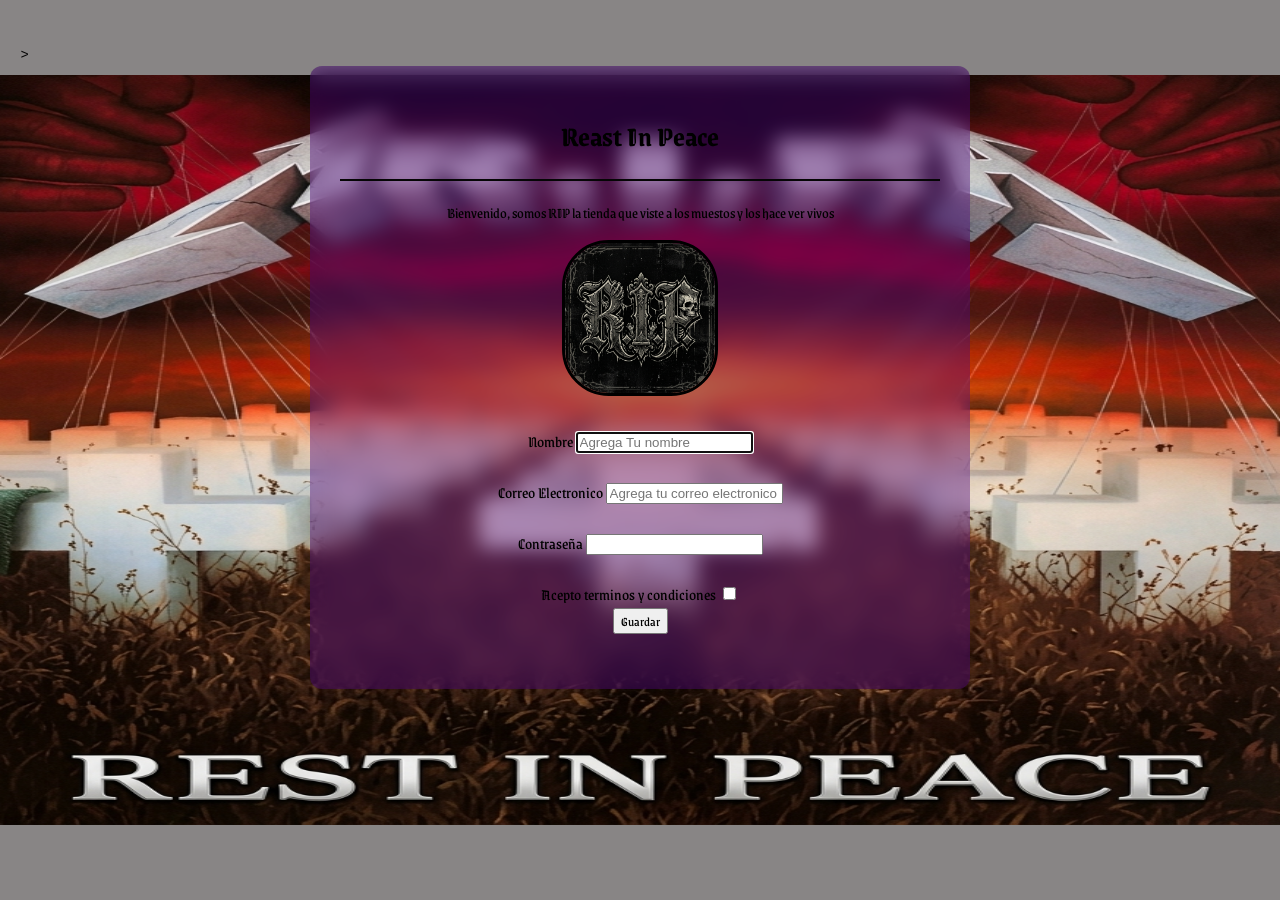
==== html/index.html @ 2b90098e "Comit inicial" ====
<!DOCTYPE html>
<html lang="es">
<head>
    <meta charset="UTF-8">
    <meta name="viewport" content="width=device-width, initial-scale=1.0">
    <title>Reast In Peace</title>
    <link rel="icon" href="../imagenes/Logo_RIP.jfif">
    <link rel="stylesheet" href="../css/estilo.css">
    <link href="https://fonts.googleapis.com/css2?family=Grenze+Gotisch:wght@700&display=swap" rel="stylesheet">>
</head>
<body>
    
    <main class="tarjeta">
        <header class="encabezado">
            <h1>Reast In Peace</h1>            
        </header>
        <section class="seccion-bio">
            <p>Bienvenido, somos RIP la tienda que viste a los muestos y los hace ver vivos</p>
            <img src="../imagenes/Logo_RIP.jfif" alt="logo de la tienda" width="250" class="logo">
        </section>
        <form action="#" method="get" class="formulario">
            <label for="nombre">Nombre</label>
            <input class="nombre" type="text" name="nombre" id="nombre" placeholder="Agrega Tu nombre"
            required oninput="this.value=this.value.toUppercase()" autofocus>
            <br>
            <br>
            
            <label for="correo">Correo Electronico</label>
            <input type="email" id="correo" required placeholder="Agrega tu correo electronico">
            <br>
            <br>
            <label for="contraseña">Contraseña</label>
            <input type="password" name="contraseña" id="contraseña" required>
            <br>
            <br>
            <label for="acepto">Acepto terminos y condiciones</label>
            <input type="checkbox" id="acepto" required>
            <br>
            <button class="button"  type="submit">Guardar</button>
        </form>
    </main>
</body>
</html>
---- css/estilo.css ----
body{
    font-family: 'Grenze Gotisch', 'Old English Text MT',serif;
    background-color: rgb(136, 133, 133);
    background-image: url(../imagenes/Background\ RIP.jfif);
    background-size: 1500px 750px;
    background-position: center;
    background-repeat: no-repeat;
    background-attachment: fixed;
    color: black;
    line-height: 1.6;
    margin: 0;
    padding: 40px 20px;
}
.tarjeta{
    max-width: 600px;
    margin: 0 auto;
    background-color: rgba(75,0, 130, 0.4);
    backdrop-filter: blur(10px);
    -webkit-backdrop-filter: blur(10px);
    padding: 30px;
    border-radius: 12px;
    border: 1px solid rgba(255, 255 255, 0.02);
    box-shadow: 0 4px 12px rgba(0, 0 0, 0.08);
}
.encabezado{
    text-align: center;
    border-bottom: 2px solid #050505;
    padding-bottom: 15px;
    margin-bottom: 20px;
}
.encabezado h1{
    font-size: 28px;
    color: #000000;
    margin-bottom: 5px;
}
.seccion-bio{
    text-align: center;
    margin-bottom: 25px;
}
.seccion-bio p{
    font-size: 15px;
    color: #000000;
    margin-bottom: 15px;
}
.logo{
    width: 150px;
    height: 150px;
    border-radius: 30%;
    border: 3px solid;
    object-fit: cover;
}
.formulario{
    text-align: center;
    margin-bottom: 25px;
}



.button{
    cursor: pointer;
    font-family: 'Grenze Gotisch', 'Old English Text MT',serif;
    border-color: none;
}
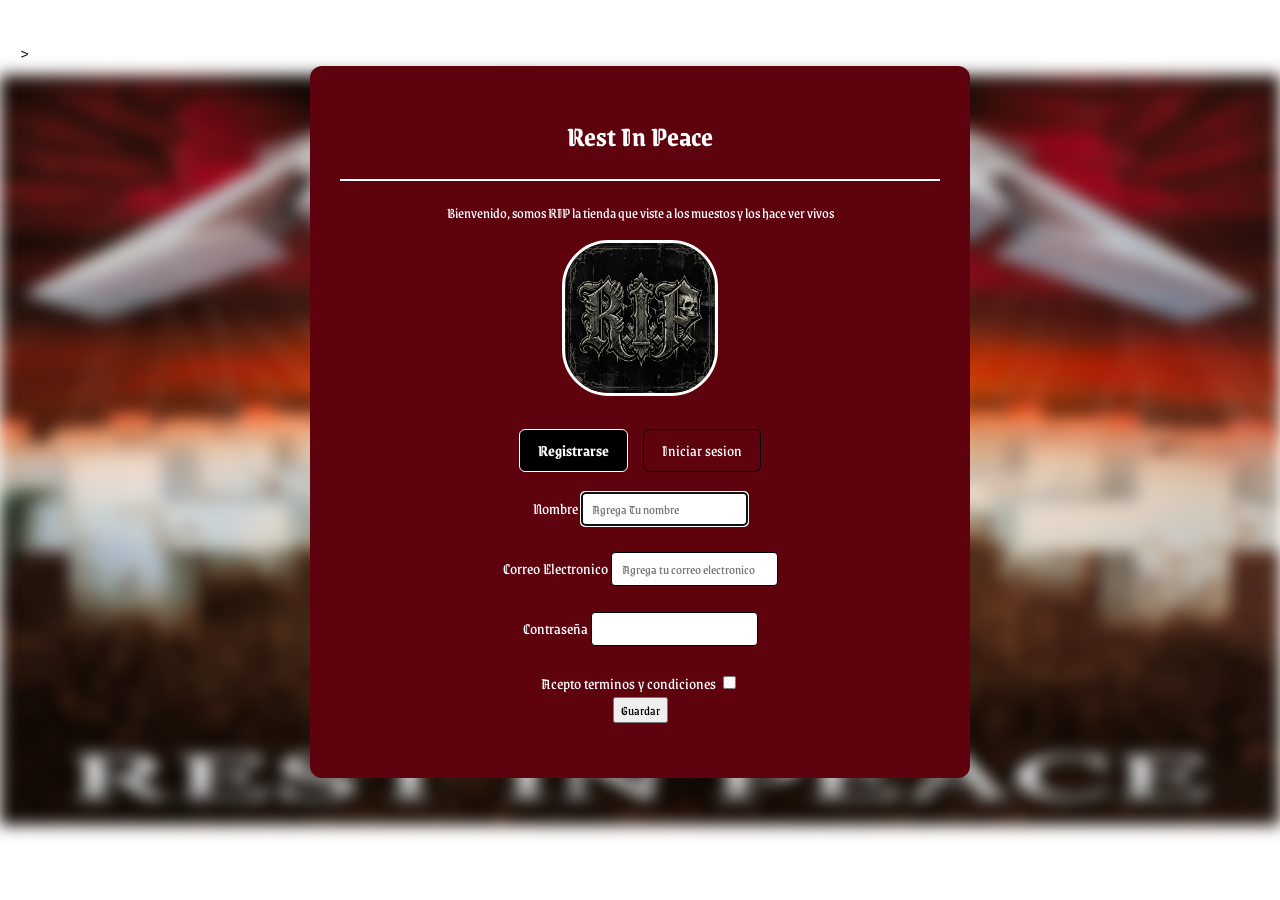
==== commit 3eb2bb58: "Login actualizado y funcional" ====
--- a/html/index.html
+++ b/html/index.html
@@ -3,7 +3,7 @@
 <head>
     <meta charset="UTF-8">
     <meta name="viewport" content="width=device-width, initial-scale=1.0">
-    <title>Reast In Peace</title>
+    <title>Rest In Peace</title>
     <link rel="icon" href="../imagenes/Logo_RIP.jfif">
     <link rel="stylesheet" href="../css/estilo.css">
     <link href="https://fonts.googleapis.com/css2?family=Grenze+Gotisch:wght@700&display=swap" rel="stylesheet">>
@@ -11,14 +11,27 @@
 <body>
     
     <main class="tarjeta">
+
+        <input type="radio" name="pestanas_auto" id="registro" checked class="input_radio_oculto">
+        <input type="radio" name="pestanas_auto" id="login" class="input_radio_oculto">
+
         <header class="encabezado">
-            <h1>Reast In Peace</h1>            
+            <h1>Rest In Peace</h1>            
         </header>
+
         <section class="seccion-bio">
             <p>Bienvenido, somos RIP la tienda que viste a los muestos y los hace ver vivos</p>
             <img src="../imagenes/Logo_RIP.jfif" alt="logo de la tienda" width="250" class="logo">
         </section>
-        <form action="#" method="get" class="formulario">
+
+
+        <div class="contenedor_pestanas">
+            <label for="registro" class="btn_tab" id="label_registro">Registrarse</label>
+            <label for="login" class="btn_tab" id="label_login">Iniciar sesion</label>
+        </div>
+
+        
+        <form action="#" method="post" class="formulario" id="formulario_registro">
             <label for="nombre">Nombre</label>
             <input class="nombre" type="text" name="nombre" id="nombre" placeholder="Agrega Tu nombre"
             required oninput="this.value=this.value.toUppercase()" autofocus>
@@ -34,9 +47,19 @@
             <br>
             <br>
             <label for="acepto">Acepto terminos y condiciones</label>
-            <input type="checkbox" id="acepto" required>
+            <input type="checkbox" id="acepto" required class="check">
             <br>
             <button class="button"  type="submit">Guardar</button>
+        </form>
+
+        <form action="#" method="post" id="formulario_login" class="formulario">
+            <label for="login_correo" >Ingresa el correo electronico</label>
+            <input type="email" name="login_correo" id="login_correo" required placeholder="Correo registrado">
+            <br><br>
+            <label for="login_contraseña">Ingresa tu contraseña</label>
+            <input type="password" name="login_contraseña" id="login_contraseña" required placeholder="Conttraseña">
+            <br><br>
+            <button class="button" type="submit">Ingresar</button>
         </form>
     </main>
 </body>
--- a/css/estilo.css
+++ b/css/estilo.css
@@ -1,36 +1,44 @@
 body{
     font-family: 'Grenze Gotisch', 'Old English Text MT',serif;
-    background-color: rgb(136, 133, 133);
-    background-image: url(../imagenes/Background\ RIP.jfif);
-    background-size: 1500px 750px;
-    background-position: center;
-    background-repeat: no-repeat;
-    background-attachment: fixed;
     color: black;
     line-height: 1.6;
     margin: 0;
     padding: 40px 20px;
 }
+body::before{
+    content: "";
+    position: fixed;
+    top: 0;
+    left: 0;
+    width: 100%;
+    height: 100%;
+    background-image: url(../imagenes/Background\ RIP.jfif);
+    background-size: 1500px 750px;
+    background-position: center;
+    background-repeat: no-repeat;
+    filter: blur(8px);
+    z-index: -1;
+}
 .tarjeta{
     max-width: 600px;
     margin: 0 auto;
-    background-color: rgba(75,0, 130, 0.4);
-    backdrop-filter: blur(10px);
-    -webkit-backdrop-filter: blur(10px);
+    background-color: #5e020e;
+    color: #ffffff;
     padding: 30px;
     border-radius: 12px;
-    border: 1px solid rgba(255, 255 255, 0.02);
-    box-shadow: 0 4px 12px rgba(0, 0 0, 0.08);
+    border: 1px solid rgba(255, 255 255, 0.01);
+    box-shadow: 0 4px 12px rgba(0, 0 0, 0.3);
+    
 }
 .encabezado{
     text-align: center;
-    border-bottom: 2px solid #050505;
+    border-bottom: 2px solid #ffffff;
     padding-bottom: 15px;
     margin-bottom: 20px;
 }
 .encabezado h1{
     font-size: 28px;
-    color: #000000;
+    color: #ffffff;
     margin-bottom: 5px;
 }
 .seccion-bio{
@@ -39,7 +47,7 @@
 }
 .seccion-bio p{
     font-size: 15px;
-    color: #000000;
+    color: #ffffff;
     margin-bottom: 15px;
 }
 .logo{
@@ -60,4 +68,59 @@
     cursor: pointer;
     font-family: 'Grenze Gotisch', 'Old English Text MT',serif;
     border-color: none;
-}+}
+.check{
+    cursor: pointer;
+}
+.input_radio_oculto{
+    display: none !important;
+}
+.contenedor_pestanas{
+    display: flex;
+    justify-content: center;
+    gap: 15px;
+    margin-bottom: 20px;
+}
+.btn_tab{
+    background: rgba(0, 0 0, 0.04);
+    color: #ffffff;
+    border: 1px solid #000;
+    padding: 8px 18px;
+    font-family: 'Grenze Gotisch', serif;
+    font-size: 16px;
+    cursor: pointer;
+    border-radius: 6px;
+    transition: all 0.3s ease;
+}
+.formulario{
+    display: none;
+    text-align: center;
+    margin-bottom: 25px;
+}
+#registro:checked~#formulario_registro{
+    display: block;
+}
+/* Aqui esta el error*/
+#login:checked ~ #formulario_login {
+    display: block;
+}
+#registro:checked~.contenedor_pestanas #label_registro,
+#login:checked~.contenedor_pestanas #label_login{
+    background-color: #000000;
+    color: #ffffff;
+    border-color: #ffffff;
+    font-weight: bold;
+}
+.formulario input[type="text"],
+.formulario input[type="email"],
+.formulario input[type="password"]{
+    padding: 6px 10px;
+    border-radius: 4px;
+    border: 1px solid#000;
+    font-family: inherit;
+}
+.opcion_chek{
+    display: inline-flex;
+    align-items: center;
+    gap: 5px;
+}
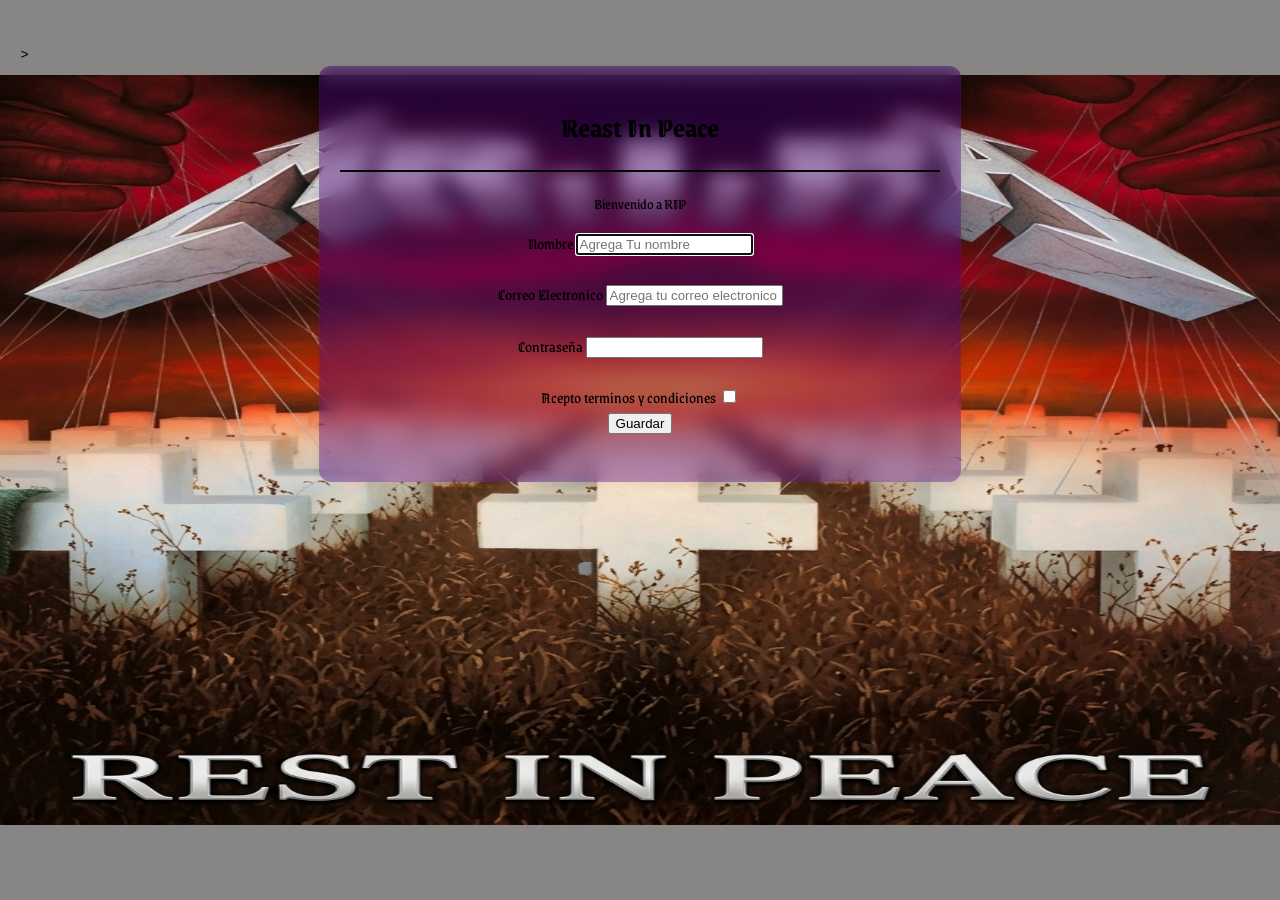
==== commit a65ddf64: "se edito0" ====
--- a/html/index.html
+++ b/html/index.html
@@ -3,35 +3,22 @@
 <head>
     <meta charset="UTF-8">
     <meta name="viewport" content="width=device-width, initial-scale=1.0">
-    <title>Rest In Peace</title>
+    <title>Reast In Peace</title>
     <link rel="icon" href="../imagenes/Logo_RIP.jfif">
     <link rel="stylesheet" href="../css/estilo.css">
+    <link rel="stylesheet" href="P_principal.html">
     <link href="https://fonts.googleapis.com/css2?family=Grenze+Gotisch:wght@700&display=swap" rel="stylesheet">>
 </head>
 <body>
     
     <main class="tarjeta">
-
-        <input type="radio" name="pestanas_auto" id="registro" checked class="input_radio_oculto">
-        <input type="radio" name="pestanas_auto" id="login" class="input_radio_oculto">
-
         <header class="encabezado">
-            <h1>Rest In Peace</h1>            
+            <h1>Reast In Peace</h1>            
         </header>
-
         <section class="seccion-bio">
-            <p>Bienvenido, somos RIP la tienda que viste a los muestos y los hace ver vivos</p>
-            <img src="../imagenes/Logo_RIP.jfif" alt="logo de la tienda" width="250" class="logo">
-        </section>
-
-
-        <div class="contenedor_pestanas">
-            <label for="registro" class="btn_tab" id="label_registro">Registrarse</label>
-            <label for="login" class="btn_tab" id="label_login">Iniciar sesion</label>
-        </div>
-
-        
-        <form action="#" method="post" class="formulario" id="formulario_registro">
+            <p>Bienvenido a RIP </p>
+           
+        <form action="#" method="get" class="formulario">
             <label for="nombre">Nombre</label>
             <input class="nombre" type="text" name="nombre" id="nombre" placeholder="Agrega Tu nombre"
             required oninput="this.value=this.value.toUppercase()" autofocus>
@@ -47,19 +34,9 @@
             <br>
             <br>
             <label for="acepto">Acepto terminos y condiciones</label>
-            <input type="checkbox" id="acepto" required class="check">
+            <input type="checkbox" id="acepto" required>
             <br>
             <button class="button"  type="submit">Guardar</button>
-        </form>
-
-        <form action="#" method="post" id="formulario_login" class="formulario">
-            <label for="login_correo" >Ingresa el correo electronico</label>
-            <input type="email" name="login_correo" id="login_correo" required placeholder="Correo registrado">
-            <br><br>
-            <label for="login_contraseña">Ingresa tu contraseña</label>
-            <input type="password" name="login_contraseña" id="login_contraseña" required placeholder="Conttraseña">
-            <br><br>
-            <button class="button" type="submit">Ingresar</button>
         </form>
     </main>
 </body>
--- a/css/estilo.css
+++ b/css/estilo.css
@@ -1,44 +1,38 @@
 body{
     font-family: 'Grenze Gotisch', 'Old English Text MT',serif;
+    background-color: rgb(136, 133, 133);
+    background-image: url(../imagenes/Background\ RIP.jfif);
+    background-size: 1500px 750px;
+    background-position: center;
+    background-repeat: no-repeat;
+    background-attachment: fixed;
     color: black;
     line-height: 1.6;
     margin: 0;
     padding: 40px 20px;
 }
-body::before{
-    content: "";
-    position: fixed;
-    top: 0;
-    left: 0;
-    width: 100%;
-    height: 100%;
-    background-image: url(../imagenes/Background\ RIP.jfif);
-    background-size: 1500px 750px;
-    background-position: center;
-    background-repeat: no-repeat;
-    filter: blur(8px);
-    z-index: -1;
-}
 .tarjeta{
     max-width: 600px;
     margin: 0 auto;
-    background-color: #5e020e;
-    color: #ffffff;
+    background-color: rgba(75,0, 130, 0.4);
+    backdrop-filter: blur(10px);
+    -webkit-backdrop-filter: blur(10px);
     padding: 30px;
     border-radius: 12px;
-    border: 1px solid rgba(255, 255 255, 0.01);
-    box-shadow: 0 4px 12px rgba(0, 0 0, 0.3);
-    
+    border: 1px solid rgba(255, 255, 255, 0.02);
+    box-shadow: 0 4px 12px rgba(0, 0,  0, 0.08);
+    padding: 20px;
+
 }
 .encabezado{
     text-align: center;
-    border-bottom: 2px solid #ffffff;
+    border-bottom: 2px solid #050505;
     padding-bottom: 15px;
     margin-bottom: 20px;
 }
 .encabezado h1{
     font-size: 28px;
-    color: #ffffff;
+    color: #000000;
     margin-bottom: 5px;
 }
 .seccion-bio{
@@ -47,7 +41,7 @@
 }
 .seccion-bio p{
     font-size: 15px;
-    color: #ffffff;
+    color: #000000;
     margin-bottom: 15px;
 }
 .logo{
@@ -66,61 +60,19 @@
 
 .button{
     cursor: pointer;
+    font-family: Arial, Helvetica, sans-serif;
+    border-color: none;
+    
+}
+  .portada {
+      width: 100%;
+      height: auto;
+      max-height: 500px; /* Ajusta la altura máxima según tus necesidades */
+      object-fit: cover; /* Ajusta la imagen para cubrir el contenedor */
+}
+
+h1, h2, h3, h4, h5, h6 {
     font-family: 'Grenze Gotisch', 'Old English Text MT',serif;
-    border-color: none;
+    color: #000000;
+    margin-bottom: 10px;
 }
-.check{
-    cursor: pointer;
-}
-.input_radio_oculto{
-    display: none !important;
-}
-.contenedor_pestanas{
-    display: flex;
-    justify-content: center;
-    gap: 15px;
-    margin-bottom: 20px;
-}
-.btn_tab{
-    background: rgba(0, 0 0, 0.04);
-    color: #ffffff;
-    border: 1px solid #000;
-    padding: 8px 18px;
-    font-family: 'Grenze Gotisch', serif;
-    font-size: 16px;
-    cursor: pointer;
-    border-radius: 6px;
-    transition: all 0.3s ease;
-}
-.formulario{
-    display: none;
-    text-align: center;
-    margin-bottom: 25px;
-}
-#registro:checked~#formulario_registro{
-    display: block;
-}
-/* Aqui esta el error*/
-#login:checked ~ #formulario_login {
-    display: block;
-}
-#registro:checked~.contenedor_pestanas #label_registro,
-#login:checked~.contenedor_pestanas #label_login{
-    background-color: #000000;
-    color: #ffffff;
-    border-color: #ffffff;
-    font-weight: bold;
-}
-.formulario input[type="text"],
-.formulario input[type="email"],
-.formulario input[type="password"]{
-    padding: 6px 10px;
-    border-radius: 4px;
-    border: 1px solid#000;
-    font-family: inherit;
-}
-.opcion_chek{
-    display: inline-flex;
-    align-items: center;
-    gap: 5px;
-}
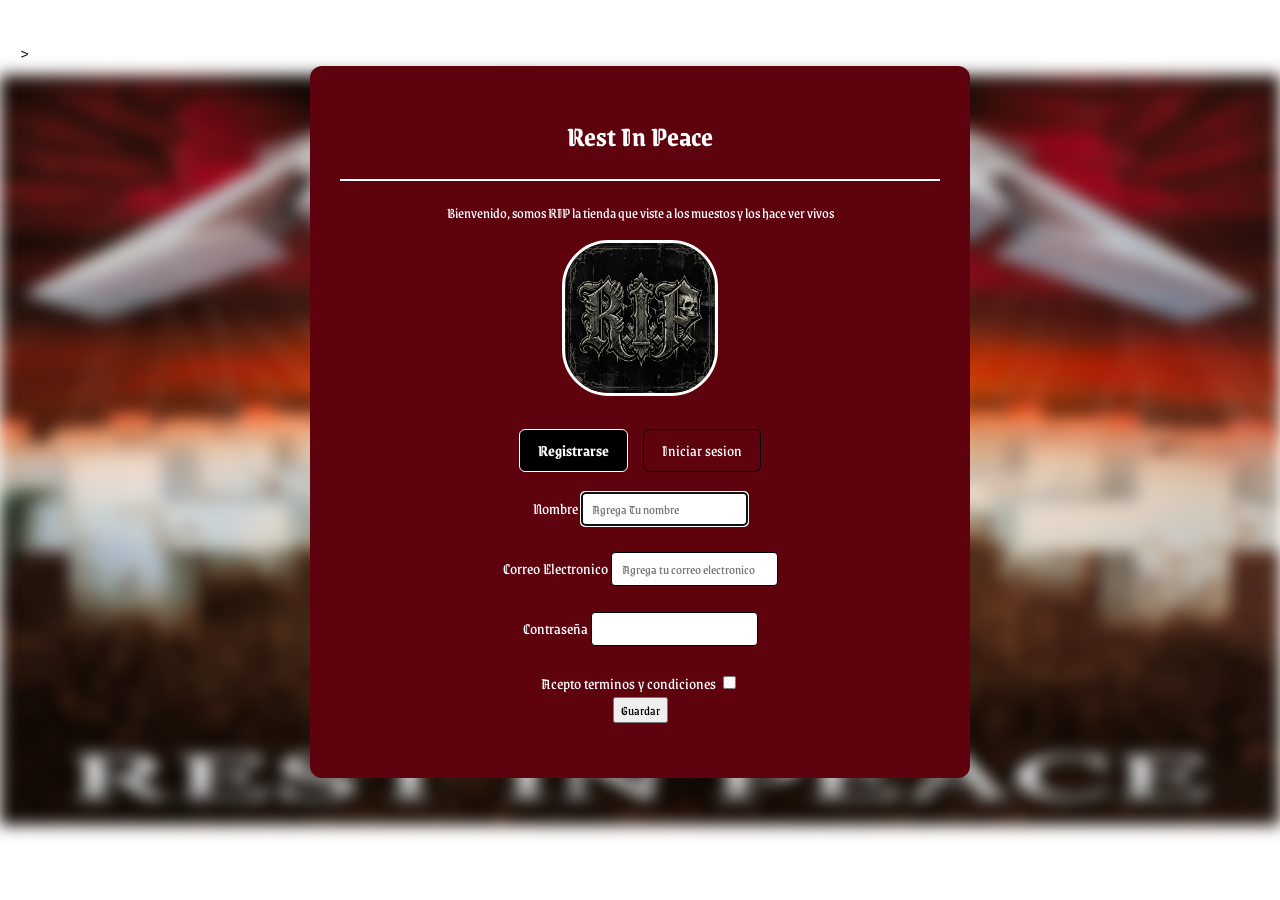
==== commit 8f1f7b10: "Merge pull request #1 from Locutor755/Rama_david Login actualizado y funcional" ====
--- a/html/index.html
+++ b/html/index.html
@@ -3,22 +3,35 @@
 <head>
     <meta charset="UTF-8">
     <meta name="viewport" content="width=device-width, initial-scale=1.0">
-    <title>Reast In Peace</title>
+    <title>Rest In Peace</title>
     <link rel="icon" href="../imagenes/Logo_RIP.jfif">
     <link rel="stylesheet" href="../css/estilo.css">
-    <link rel="stylesheet" href="P_principal.html">
     <link href="https://fonts.googleapis.com/css2?family=Grenze+Gotisch:wght@700&display=swap" rel="stylesheet">>
 </head>
 <body>
     
     <main class="tarjeta">
+
+        <input type="radio" name="pestanas_auto" id="registro" checked class="input_radio_oculto">
+        <input type="radio" name="pestanas_auto" id="login" class="input_radio_oculto">
+
         <header class="encabezado">
-            <h1>Reast In Peace</h1>            
+            <h1>Rest In Peace</h1>            
         </header>
+
         <section class="seccion-bio">
-            <p>Bienvenido a RIP </p>
-           
-        <form action="#" method="get" class="formulario">
+            <p>Bienvenido, somos RIP la tienda que viste a los muestos y los hace ver vivos</p>
+            <img src="../imagenes/Logo_RIP.jfif" alt="logo de la tienda" width="250" class="logo">
+        </section>
+
+
+        <div class="contenedor_pestanas">
+            <label for="registro" class="btn_tab" id="label_registro">Registrarse</label>
+            <label for="login" class="btn_tab" id="label_login">Iniciar sesion</label>
+        </div>
+
+        
+        <form action="#" method="post" class="formulario" id="formulario_registro">
             <label for="nombre">Nombre</label>
             <input class="nombre" type="text" name="nombre" id="nombre" placeholder="Agrega Tu nombre"
             required oninput="this.value=this.value.toUppercase()" autofocus>
@@ -34,9 +47,19 @@
             <br>
             <br>
             <label for="acepto">Acepto terminos y condiciones</label>
-            <input type="checkbox" id="acepto" required>
+            <input type="checkbox" id="acepto" required class="check">
             <br>
             <button class="button"  type="submit">Guardar</button>
+        </form>
+
+        <form action="#" method="post" id="formulario_login" class="formulario">
+            <label for="login_correo" >Ingresa el correo electronico</label>
+            <input type="email" name="login_correo" id="login_correo" required placeholder="Correo registrado">
+            <br><br>
+            <label for="login_contraseña">Ingresa tu contraseña</label>
+            <input type="password" name="login_contraseña" id="login_contraseña" required placeholder="Conttraseña">
+            <br><br>
+            <button class="button" type="submit">Ingresar</button>
         </form>
     </main>
 </body>
--- a/css/estilo.css
+++ b/css/estilo.css
@@ -1,38 +1,44 @@
 body{
     font-family: 'Grenze Gotisch', 'Old English Text MT',serif;
-    background-color: rgb(136, 133, 133);
-    background-image: url(../imagenes/Background\ RIP.jfif);
-    background-size: 1500px 750px;
-    background-position: center;
-    background-repeat: no-repeat;
-    background-attachment: fixed;
     color: black;
     line-height: 1.6;
     margin: 0;
     padding: 40px 20px;
 }
+body::before{
+    content: "";
+    position: fixed;
+    top: 0;
+    left: 0;
+    width: 100%;
+    height: 100%;
+    background-image: url(../imagenes/Background\ RIP.jfif);
+    background-size: 1500px 750px;
+    background-position: center;
+    background-repeat: no-repeat;
+    filter: blur(8px);
+    z-index: -1;
+}
 .tarjeta{
     max-width: 600px;
     margin: 0 auto;
-    background-color: rgba(75,0, 130, 0.4);
-    backdrop-filter: blur(10px);
-    -webkit-backdrop-filter: blur(10px);
+    background-color: #5e020e;
+    color: #ffffff;
     padding: 30px;
     border-radius: 12px;
-    border: 1px solid rgba(255, 255, 255, 0.02);
-    box-shadow: 0 4px 12px rgba(0, 0,  0, 0.08);
-    padding: 20px;
-
+    border: 1px solid rgba(255, 255 255, 0.01);
+    box-shadow: 0 4px 12px rgba(0, 0 0, 0.3);
+    
 }
 .encabezado{
     text-align: center;
-    border-bottom: 2px solid #050505;
+    border-bottom: 2px solid #ffffff;
     padding-bottom: 15px;
     margin-bottom: 20px;
 }
 .encabezado h1{
     font-size: 28px;
-    color: #000000;
+    color: #ffffff;
     margin-bottom: 5px;
 }
 .seccion-bio{
@@ -41,7 +47,7 @@
 }
 .seccion-bio p{
     font-size: 15px;
-    color: #000000;
+    color: #ffffff;
     margin-bottom: 15px;
 }
 .logo{
@@ -60,19 +66,61 @@
 
 .button{
     cursor: pointer;
-    font-family: Arial, Helvetica, sans-serif;
+    font-family: 'Grenze Gotisch', 'Old English Text MT',serif;
     border-color: none;
-    
 }
-  .portada {
-      width: 100%;
-      height: auto;
-      max-height: 500px; /* Ajusta la altura máxima según tus necesidades */
-      object-fit: cover; /* Ajusta la imagen para cubrir el contenedor */
+.check{
+    cursor: pointer;
 }
-
-h1, h2, h3, h4, h5, h6 {
-    font-family: 'Grenze Gotisch', 'Old English Text MT',serif;
-    color: #000000;
-    margin-bottom: 10px;
+.input_radio_oculto{
+    display: none !important;
 }
+.contenedor_pestanas{
+    display: flex;
+    justify-content: center;
+    gap: 15px;
+    margin-bottom: 20px;
+}
+.btn_tab{
+    background: rgba(0, 0 0, 0.04);
+    color: #ffffff;
+    border: 1px solid #000;
+    padding: 8px 18px;
+    font-family: 'Grenze Gotisch', serif;
+    font-size: 16px;
+    cursor: pointer;
+    border-radius: 6px;
+    transition: all 0.3s ease;
+}
+.formulario{
+    display: none;
+    text-align: center;
+    margin-bottom: 25px;
+}
+#registro:checked~#formulario_registro{
+    display: block;
+}
+/* Aqui esta el error*/
+#login:checked ~ #formulario_login {
+    display: block;
+}
+#registro:checked~.contenedor_pestanas #label_registro,
+#login:checked~.contenedor_pestanas #label_login{
+    background-color: #000000;
+    color: #ffffff;
+    border-color: #ffffff;
+    font-weight: bold;
+}
+.formulario input[type="text"],
+.formulario input[type="email"],
+.formulario input[type="password"]{
+    padding: 6px 10px;
+    border-radius: 4px;
+    border: 1px solid#000;
+    font-family: inherit;
+}
+.opcion_chek{
+    display: inline-flex;
+    align-items: center;
+    gap: 5px;
+}
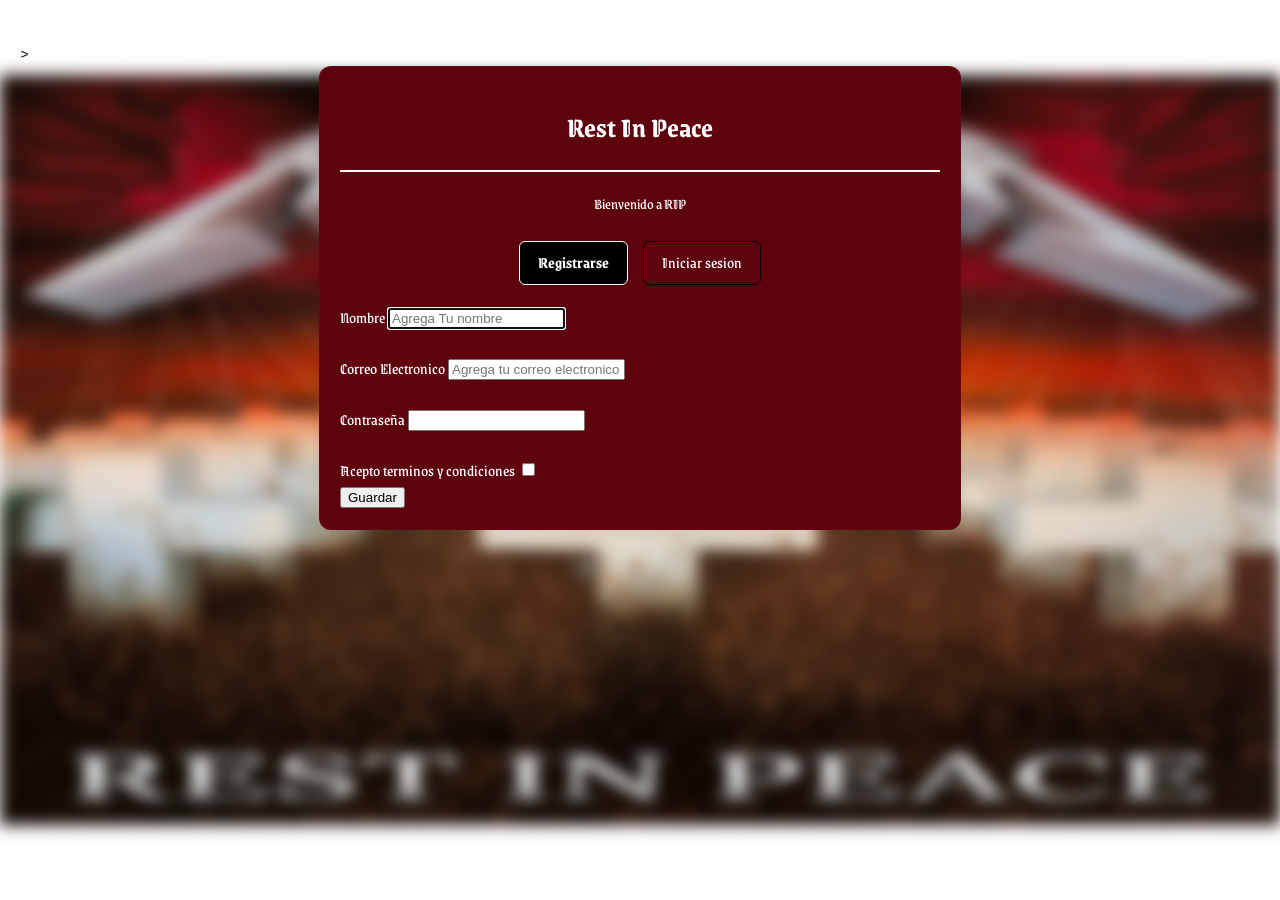
==== commit 373ddaba: "Merge branch 'main' into nombre_rama" ====
--- a/html/index.html
+++ b/html/index.html
@@ -6,6 +6,7 @@
     <title>Rest In Peace</title>
     <link rel="icon" href="../imagenes/Logo_RIP.jfif">
     <link rel="stylesheet" href="../css/estilo.css">
+    <link rel="stylesheet" href="P_principal.html">
     <link href="https://fonts.googleapis.com/css2?family=Grenze+Gotisch:wght@700&display=swap" rel="stylesheet">>
 </head>
 <body>
@@ -20,6 +21,11 @@
         </header>
 
         <section class="seccion-bio">
+
+            <p>Bienvenido a RIP </p>
+           
+        <form action="#" method="get" class="formulario">
+=======
             <p>Bienvenido, somos RIP la tienda que viste a los muestos y los hace ver vivos</p>
             <img src="../imagenes/Logo_RIP.jfif" alt="logo de la tienda" width="250" class="logo">
         </section>
@@ -32,6 +38,7 @@
 
         
         <form action="#" method="post" class="formulario" id="formulario_registro">
+
             <label for="nombre">Nombre</label>
             <input class="nombre" type="text" name="nombre" id="nombre" placeholder="Agrega Tu nombre"
             required oninput="this.value=this.value.toUppercase()" autofocus>
--- a/css/estilo.css
+++ b/css/estilo.css
@@ -26,9 +26,16 @@
     color: #ffffff;
     padding: 30px;
     border-radius: 12px;
+
+    border: 1px solid rgba(255, 255, 255, 0.02);
+    box-shadow: 0 4px 12px rgba(0, 0,  0, 0.08);
+    padding: 20px;
+
+=======
     border: 1px solid rgba(255, 255 255, 0.01);
     box-shadow: 0 4px 12px rgba(0, 0 0, 0.3);
     
+
 }
 .encabezado{
     text-align: center;
@@ -66,8 +73,23 @@
 
 .button{
     cursor: pointer;
+    font-family: Arial, Helvetica, sans-serif;
+    border-color: none;
+
+    
+}
+  .portada {
+      width: 100%;
+      height: auto;
+      max-height: 500px; /* Ajusta la altura máxima según tus necesidades */
+      object-fit: cover; /* Ajusta la imagen para cubrir el contenedor */
+}
+
+h1, h2, h3, h4, h5, h6 {
     font-family: 'Grenze Gotisch', 'Old English Text MT',serif;
-    border-color: none;
+    color: #000000;
+    margin-bottom: 10px;
+=======
 }
 .check{
     cursor: pointer;
@@ -123,4 +145,5 @@
     display: inline-flex;
     align-items: center;
     gap: 5px;
+
 }
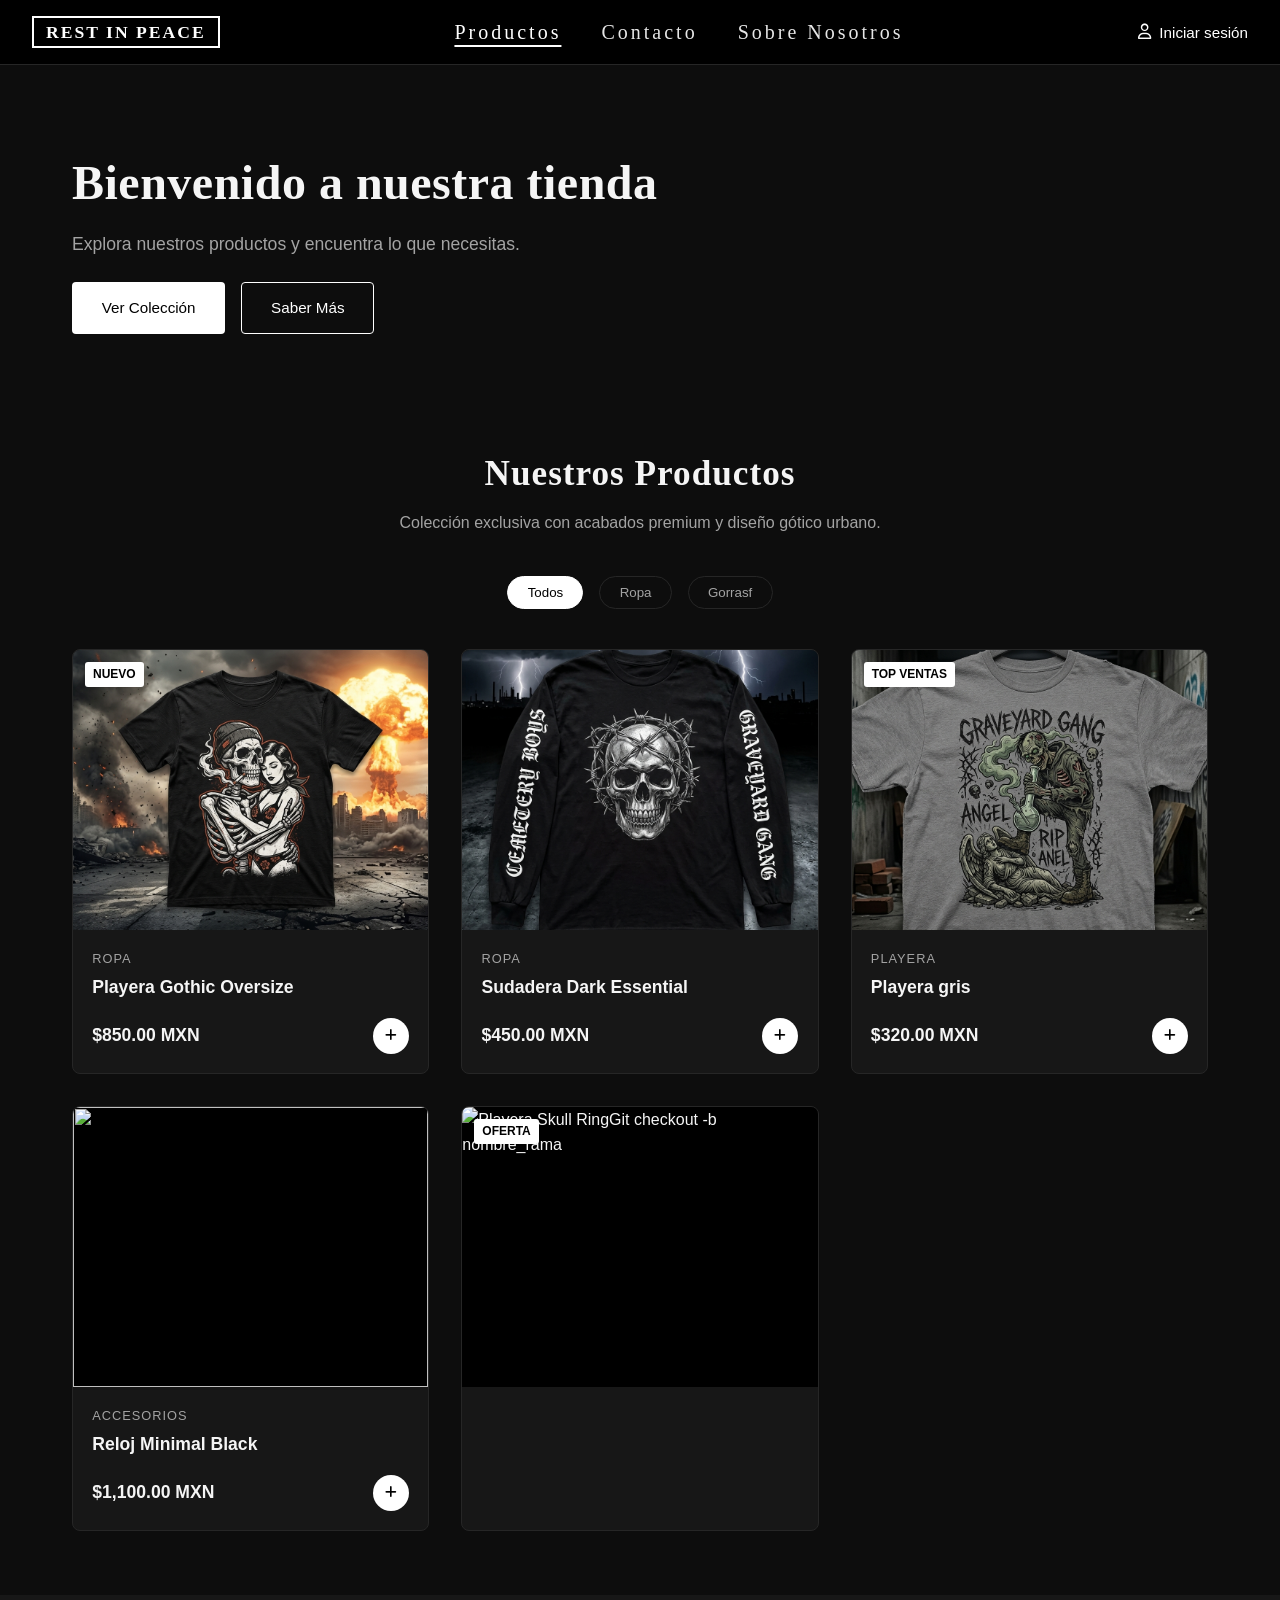
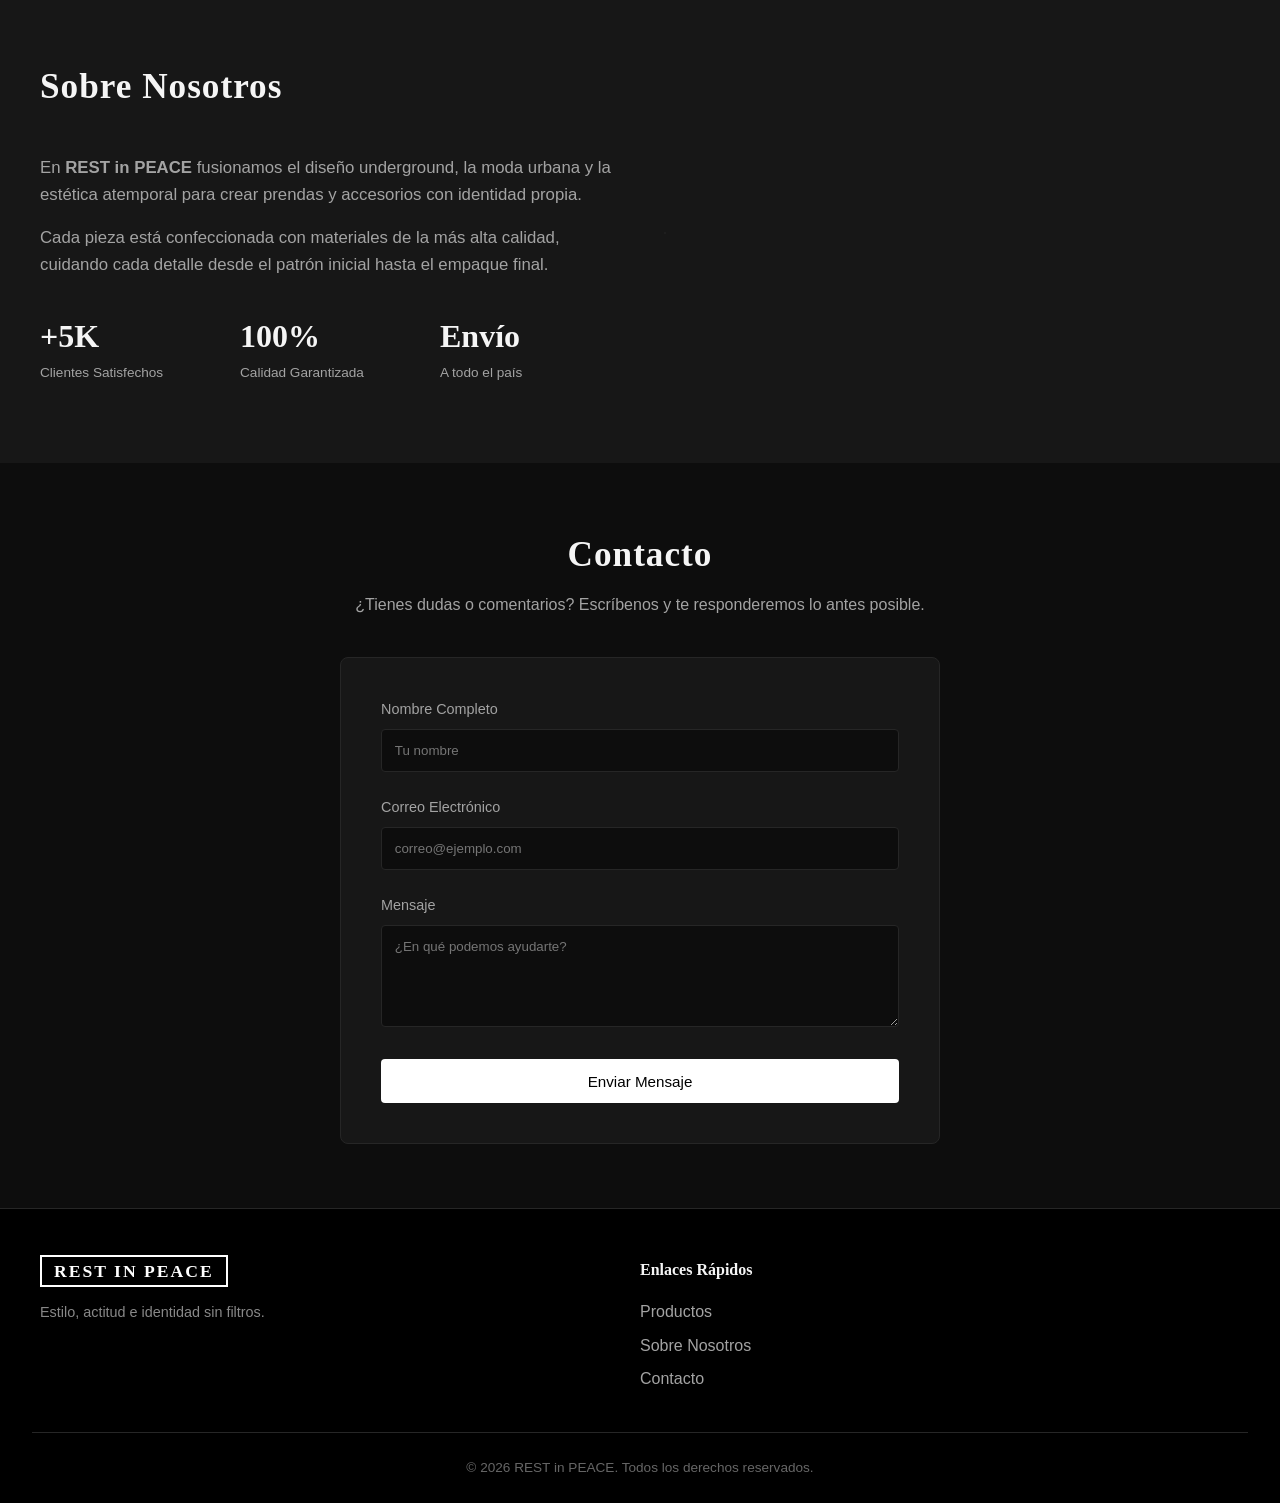
==== commit 6479dc9e: "Revamp index.html for REST in PEACE store Updated the HTML structure and content for the official st" ====
--- a/html/index.html
+++ b/html/index.html
@@ -1,73 +1,225 @@
 <!DOCTYPE html>
 <html lang="es">
 <head>
-    <meta charset="UTF-8">
-    <meta name="viewport" content="width=device-width, initial-scale=1.0">
-    <title>Rest In Peace</title>
-    <link rel="icon" href="../imagenes/Logo_RIP.jfif">
-    <link rel="stylesheet" href="../css/estilo.css">
-    <link rel="stylesheet" href="P_principal.html">
-    <link href="https://fonts.googleapis.com/css2?family=Grenze+Gotisch:wght@700&display=swap" rel="stylesheet">>
+  <meta charset="UTF-8">
+  <meta name="viewport" content="width=device-width, initial-scale=1.0">
+  <title>REST in PEACE — Tienda Oficial</title>
+  <link rel="stylesheet" href="/css/principal.css">
+  <!-- FontAwesome Icons -->
+  <link rel="stylesheet" href="https://cdnjs.cloudflare.com/ajax/libs/font-awesome/6.4.0/css/all.min.css">
 </head>
 <body>
-    
-    <main class="tarjeta">
-
-        <input type="radio" name="pestanas_auto" id="registro" checked class="input_radio_oculto">
-        <input type="radio" name="pestanas_auto" id="login" class="input_radio_oculto">
-
-        <header class="encabezado">
-            <h1>Rest In Peace</h1>            
-        </header>
-
-        <section class="seccion-bio">
-
-            <p>Bienvenido a RIP </p>
-           
-        <form action="#" method="get" class="formulario">
-=======
-            <p>Bienvenido, somos RIP la tienda que viste a los muestos y los hace ver vivos</p>
-            <img src="../imagenes/Logo_RIP.jfif" alt="logo de la tienda" width="250" class="logo">
-        </section>
-
-
-        <div class="contenedor_pestanas">
-            <label for="registro" class="btn_tab" id="label_registro">Registrarse</label>
-            <label for="login" class="btn_tab" id="label_login">Iniciar sesion</label>
-        </div>
-
-        
-        <form action="#" method="post" class="formulario" id="formulario_registro">
-
-            <label for="nombre">Nombre</label>
-            <input class="nombre" type="text" name="nombre" id="nombre" placeholder="Agrega Tu nombre"
-            required oninput="this.value=this.value.toUppercase()" autofocus>
-            <br>
-            <br>
-            
-            <label for="correo">Correo Electronico</label>
-            <input type="email" id="correo" required placeholder="Agrega tu correo electronico">
-            <br>
-            <br>
-            <label for="contraseña">Contraseña</label>
-            <input type="password" name="contraseña" id="contraseña" required>
-            <br>
-            <br>
-            <label for="acepto">Acepto terminos y condiciones</label>
-            <input type="checkbox" id="acepto" required class="check">
-            <br>
-            <button class="button"  type="submit">Guardar</button>
-        </form>
-
-        <form action="#" method="post" id="formulario_login" class="formulario">
-            <label for="login_correo" >Ingresa el correo electronico</label>
-            <input type="email" name="login_correo" id="login_correo" required placeholder="Correo registrado">
-            <br><br>
-            <label for="login_contraseña">Ingresa tu contraseña</label>
-            <input type="password" name="login_contraseña" id="login_contraseña" required placeholder="Conttraseña">
-            <br><br>
-            <button class="button" type="submit">Ingresar</button>
-        </form>
-    </main>
+
+  <!-- BARRA DE NAVEGACIÓN -->
+  <header class="navbar">
+    <div class="logo">
+      <span>REST in PEACE</span>
+    </div>
+    <nav class="nav-links">
+      <a href="#productos" class="active">Productos</a>
+      <a href="#contacto">Contacto</a>
+      <a href="#nosotros">Sobre Nosotros</a>
+    </nav>
+    <div class="nav-right">
+     
+      <button class="login-btn" id="openLogin">
+        <i class="fa-regular fa-user"></i> Iniciar sesión
+      </button>
+    </div>
+  </header>
+
+  <!-- HERO SECTION -->
+  <section class="hero">
+    <div class="hero-content">
+      <h1>Bienvenido a nuestra tienda</h1>
+      <p>Explora nuestros productos y encuentra lo que necesitas.</p>
+      <div class="hero-actions">
+        <a href="#productos" class="btn btn-primary">Ver Colección</a>
+        <a href="#nosotros" class="btn btn-outline">Saber Más</a>
+      </div>
+    </div>
+  </section>
+
+  <!-- SECCIÓN DE PRODUCTOS -->
+  <section id="productos" class="section">
+    <div class="section-title">
+      <h2>Nuestros Productos</h2>
+      <p>Colección exclusiva con acabados premium y diseño gótico urbano.</p>
+    </div>
+
+    <!-- Filtros de Categorías -->
+    <div class="category-filters">
+      <button class="filter-btn active" data-category="all">Todos</button>
+      <button class="filter-btn" data-category="ropa">Ropa</button>
+      <button class="filter-btn" data-category="gorras">Gorrasf</button>
+      </div>
+
+    <!-- Grid de Productos -->
+    <div class="products-grid">
+      
+      <!-- Producto 1 -->
+      <div class="product-card" data-category="ropa">
+        <div class="product-badge">Nuevo</div>
+        <div class="product-img">
+          <img src="../imagenes/Playera 1.jfif" alt="Gothic Oversize">
+        </div>
+        <div class="product-info">
+          <div class="product-category">Ropa</div>
+          <h3 class="product-name">Playera Gothic Oversize</h3>
+          <div class="product-bottom">
+            <span class="product-price">$850.00 MXN</span>
+            <button class="add-to-cart-btn" data-id="1" data-name="Gothic Oversize" data-price="850">
+              <i class="fa-solid fa-plus"></i>
+            </button>
+          </div>
+        </div>
+      </div>
+
+      <!-- Producto 2 -->
+      <div class="product-card" data-category="ropa">
+        <div class="product-img">
+          <img src="../imagenes/Playera 2.jfif" alt="Sudadera Dark Essential">
+        </div>
+          
+        <div class="product-info">
+          <div class="product-category">Ropa</div>
+          <h3 class="product-name">Sudadera Dark Essential</h3>
+          <div class="product-bottom">
+            <span class="product-price">$450.00 MXN</span>
+            <button class="add-to-cart-btn" data-id="2" data-name="Sudadera Dark Essential" data-price="450">
+              <i class="fa-solid fa-plus"></i>
+            </button>
+          </div>
+        </div>
+      </div>
+
+      <!-- Producto 3 -->
+      <div class="product-card" data-category="accesorios">
+        <div class="product-badge">Top Ventas</div>
+        <div class="product-img">
+          <img src="../imagenes/Playera 3.jfif" alt="Playera Skull Ring">
+        </div>
+        <div class="product-info">
+          <div class="product-category">Playera</div>
+          <h3 class="product-name">Playera gris</h3>
+          <div class="product-bottom">
+            <span class="product-price">$320.00 MXN</span>
+            <button class="add-to-cart-btn" data-id="3" data-name="Playera Skull Ring" data-price="320">
+              <i class="fa-solid fa-plus"></i>
+            </button>
+          </div>
+        </div>
+      </div>
+
+     
+
+      <!-- Producto 4 -->
+      <div class="product-card" data-category="accesorios">
+        <div class="product-img">
+          <img src="">
+        </div>
+        <div class="product-info">
+          <div class="product-category">Accesorios</div>
+          <h3 class="product-name">Reloj Minimal Black</h3>
+          <div class="product-bottom">
+            <span class="product-price">$1,100.00 MXN</span>
+            <button class="add-to-cart-btn" data-id="5" data-name="Reloj Minimal Black" data-price="1100">
+              <i class="fa-solid fa-plus"></i>
+            </button>
+          </div>
+        </div>
+      </div>
+
+      <!-- Producto 6 -->
+      <div class="product-card" data-category="ropa">
+        <div class="product-badge">Oferta</div>
+        <div class="product-img">
+          <img src="../imagenes/Playera 4.jfif" alt="Playera Skull RingGit checkout -b nombre_rama
+">
+
+    </div>
+  </section>
+
+  <!-- SECCIÓN SOBRE NOSOTROS -->
+  <section id="nosotros" class="section bg-card">
+    <div class="about-container">
+      <div class="about-text">
+        <div class="section-title" style="text-align: left;">
+          <h2>Sobre Nosotros</h2>
+        </div>
+        <p>En <strong>REST in PEACE</strong> fusionamos el diseño underground, la moda urbana y la estética atemporal para crear prendas y accesorios con identidad propia.</p>
+        <p>Cada pieza está confeccionada con materiales de la más alta calidad, cuidando cada detalle desde el patrón inicial hasta el empaque final.</p>
+        <div class="stats-grid">
+          <div class="stat-item">
+            <h3>+5K</h3>
+            <p>Clientes Satisfechos</p>
+          </div>
+          <div class="stat-item">
+            <h3>100%</h3>
+            <p>Calidad Garantizada</p>
+          </div>
+          <div class="stat-item">
+            <h3>Envío</h3>
+            <p>A todo el país</p>
+          </div>
+        </div>
+      </div>
+      <div class="about-img">
+        <img src="">
+      </div>
+    </div>
+  </section>
+
+  <!-- SECCIÓN CONTACTO -->
+  <section id="contacto" class="section">
+    <div class="section-title">
+      <h2>Contacto</h2>
+      <p>¿Tienes dudas o comentarios? Escríbenos y te responderemos lo antes posible.</p>
+    </div>
+    <div class="contact-container">
+      <form class="contact-form" onsubmit="event.preventDefault(); alert('Mensaje enviado correctamente');">
+        <div class="form-group">
+          <label for="name">Nombre Completo</label>
+          <input type="text" id="name" placeholder="Tu nombre" required>
+        </div>
+        <div class="form-group">
+          <label for="email">Correo Electrónico</label>
+          <input type="email" id="email" placeholder="correo@ejemplo.com" required>
+        </div>
+        <div class="form-group">
+          <label for="message">Mensaje</label>
+          <textarea id="message" rows="5" placeholder="¿En qué podemos ayudarte?" required></textarea>
+        </div>
+        <button type="submit" class="btn btn-primary" style="width: 100%;">Enviar Mensaje</button>
+      </form>
+    </div>
+  </section>
+
+  <!-- FOOTER -->
+  <footer>
+    <div class="footer-container">
+      <div class="footer-brand">
+        <div class="logo">
+          <span>REST in PEACE</span>
+        </div>
+        <p style="margin-top: 15px; color: #888; font-size: 0.9rem;">
+          Estilo, actitud e identidad sin filtros.
+        </p>
+      </div>
+      <div class="footer-links">
+        <h4>Enlaces Rápidos</h4>
+        <ul>
+          <li><a href="#productos">Productos</a></li>
+          <li><a href="#nosotros">Sobre Nosotros</a></li>
+          <li><a href="#contacto">Contacto</a></li>
+        </ul>
+      </div>
+      
+    </div>
+    <div class="footer-bottom">
+      &copy; 2026 REST in PEACE. Todos los derechos reservados.
+    </div>
+  </footer>
+
 </body>
-</html>+</html>
--- a/css/principal.css
+++ b/css/principal.css
@@ -0,0 +1,503 @@
+/* VARIABLES Y CONFIGURACIÓN BASE */
+:root {
+  --bg-color: #0d0d0d;
+  --card-bg: #171717;
+  --text-main: #f5f5f5;
+  --text-muted: #a3a3a3;
+  --border-color: #262626;
+  --accent-color: #ffffff;
+  --font-serif: "Times New Roman", Times, Georgia, serif;
+  --font-sans: -apple-system, BlinkMacSystemFont, "Segoe UI", Roboto, Helvetica, Arial, sans-serif;
+  --transition: all 0.3s ease;
+}
+
+* {
+  margin: 0;
+  padding: 0;
+  box-sizing: border-box;
+}
+
+html {
+  scroll-behavior: smooth;
+}
+
+body {
+  background-color: var(--bg-color);
+  color: var(--text-main);
+  font-family: var(--font-sans);
+  line-height: 1.6;
+}
+
+/* NAVEGACIÓN */
+.navbar {
+  background-color: #000000;
+  height: 65px;
+  display: flex;
+  align-items: center;
+  justify-content: space-between;
+  padding: 0 2rem;
+  position: sticky;
+  top: 0;
+  z-index: 1000;
+  border-bottom: 1px solid var(--border-color);
+}
+
+.logo span {
+  border: 2px solid #ffffff;
+  padding: 4px 12px;
+  font-family: var(--font-serif);
+  font-weight: bold;
+  font-size: 1.1rem;
+  letter-spacing: 2px;
+  text-transform: uppercase;
+  color: #ffffff;
+}
+
+.nav-links {
+  display: flex;
+  gap: 2.5rem;
+}
+
+.nav-links a {
+  color: #ffffff;
+  text-decoration: none;
+  font-family: var(--font-serif);
+  font-size: 1.25rem;
+  letter-spacing: 3px;
+  transition: var(--transition);
+  opacity: 0.9;
+}
+
+.nav-links a:hover,
+.nav-links a.active {
+  opacity: 1;
+  text-decoration: underline;
+  text-underline-offset: 6px;
+}
+
+.nav-right {
+  display: flex;
+  align-items: center;
+  gap: 1.5rem;
+}
+
+.login-btn, .cart-btn {
+  background: transparent;
+  border: none;
+  color: #ffffff;
+  font-size: 0.95rem;
+  cursor: pointer;
+  display: flex;
+  align-items: center;
+  gap: 8px;
+  transition: var(--transition);
+}
+
+.login-btn:hover, .cart-btn:hover {
+  opacity: 0.7;
+}
+
+.cart-btn {
+  position: relative;
+  font-size: 1.2rem;
+}
+
+.cart-count {
+  position: absolute;
+  top: -8px;
+  right: -10px;
+  background-color: #ffffff;
+  color: #000000;
+  font-size: 0.7rem;
+  font-weight: bold;
+  border-radius: 50%;
+  width: 18px;
+  height: 18px;
+  display: flex;
+  align-items: center;
+  justify-content: center;
+}
+
+/* HERO SECTION */
+.hero {
+  padding: 5rem 2rem 3rem 2rem;
+  max-width: 1200px;
+  margin: 0 auto;
+}
+
+.hero-content h1 {
+  font-family: var(--font-serif);
+  font-size: 3rem;
+  font-weight: bold;
+  margin-bottom: 0.5rem;
+  letter-spacing: 0.5px;
+}
+
+.hero-content p {
+  font-size: 1.1rem;
+  color: var(--text-muted);
+  margin-bottom: 1.5rem;
+}
+
+.hero-actions {
+  display: flex;
+  gap: 1rem;
+}
+
+/* BOTONES GENERALES */
+.btn {
+  padding: 0.8rem 1.8rem;
+  font-size: 0.95rem;
+  font-weight: 500;
+  text-decoration: none;
+  border-radius: 4px;
+  cursor: pointer;
+  display: inline-block;
+  transition: var(--transition);
+  border: 1px solid transparent;
+}
+
+.btn-primary {
+  background-color: #ffffff;
+  color: #000000;
+}
+
+.btn-primary:hover {
+  background-color: #e5e5e5;
+}
+
+.btn-outline {
+  background-color: transparent;
+  color: #ffffff;
+  border-color: #ffffff;
+}
+
+.btn-outline:hover {
+  background-color: #ffffff;
+  color: #000000;
+}
+
+/* SECCIONES GENERALES */
+.section {
+  padding: 4rem 2rem;
+  max-width: 1200px;
+  margin: 0 auto;
+}
+
+.bg-card {
+  background-color: var(--card-bg);
+  max-width: 100%;
+}
+
+.section-title {
+  text-align: center;
+  margin-bottom: 2.5rem;
+}
+
+.section-title h2 {
+  font-family: var(--font-serif);
+  font-size: 2.2rem;
+  letter-spacing: 1px;
+  margin-bottom: 0.5rem;
+}
+
+.section-title p {
+  color: var(--text-muted);
+  font-size: 1rem;
+}
+
+/* FILTROS DE CATEGORÍA */
+.category-filters {
+  display: flex;
+  justify-content: center;
+  gap: 1rem;
+  margin-bottom: 2.5rem;
+  flex-wrap: wrap;
+}
+
+.filter-btn {
+  background-color: transparent;
+  border: 1px solid var(--border-color);
+  color: var(--text-muted);
+  padding: 0.5rem 1.2rem;
+  border-radius: 20px;
+  cursor: pointer;
+  transition: var(--transition);
+}
+
+.filter-btn:hover,
+.filter-btn.active {
+  background-color: #ffffff;
+  color: #000000;
+  border-color: #ffffff;
+}
+
+/* GRID DE PRODUCTOS */
+.products-grid {
+  display: grid;
+  grid-template-columns: repeat(auto-fill, minmax(280px, 1fr));
+  gap: 2rem;
+}
+
+.product-card {
+  background-color: var(--card-bg);
+  border: 1px solid var(--border-color);
+  border-radius: 8px;
+  overflow: hidden;
+  position: relative;
+  transition: var(--transition);
+}
+
+.product-card:hover {
+  transform: translateY(-5px);
+  border-color: #404040;
+}
+
+.product-badge {
+  position: absolute;
+  top: 12px;
+  left: 12px;
+  background-color: #ffffff;
+  color: #000000;
+  font-size: 0.75rem;
+  font-weight: bold;
+  padding: 3px 8px;
+  border-radius: 3px;
+  z-index: 2;
+  text-transform: uppercase;
+}
+
+.product-img {
+  width: 100%;
+  height: 280px;
+  overflow: hidden;
+  background-color: #000000;
+}
+
+.product-img img {
+  width: 100%;
+  height: 100%;
+  object-fit: cover;
+  transition: var(--transition);
+}
+
+.product-card:hover .product-img img {
+  transform: scale(1.05);
+}
+
+.product-info {
+  padding: 1.2rem;
+}
+
+.product-category {
+  font-size: 0.8rem;
+  color: var(--text-muted);
+  text-transform: uppercase;
+  letter-spacing: 1px;
+  margin-bottom: 4px;
+}
+
+.product-name {
+  font-size: 1.1rem;
+  font-weight: 600;
+  margin-bottom: 1rem;
+}
+
+.product-bottom {
+  display: flex;
+  justify-content: space-between;
+  align-items: center;
+}
+
+.product-price {
+  font-size: 1.1rem;
+  font-weight: bold;
+}
+
+.add-to-cart-btn {
+  background-color: #ffffff;
+  color: #000000;
+  border: none;
+  width: 36px;
+  height: 36px;
+  border-radius: 50%;
+  cursor: pointer;
+  display: flex;
+  align-items: center;
+  justify-content: center;
+  transition: var(--transition);
+}
+
+.add-to-cart-btn:hover {
+  background-color: #cccccc;
+}
+
+/* SECCIÓN NOSOTROS */
+.about-container {
+  max-width: 1200px;
+  margin: 0 auto;
+  display: grid;
+  grid-template-columns: 1fr 1fr;
+  gap: 3rem;
+  align-items: center;
+}
+
+.about-text p {
+  color: var(--text-muted);
+  margin-bottom: 1rem;
+  font-size: 1.05rem;
+}
+
+.stats-grid {
+  display: grid;
+  grid-template-columns: repeat(3, 1fr);
+  gap: 1.5rem;
+  margin-top: 2rem;
+}
+
+.stat-item h3 {
+  font-size: 2rem;
+  font-family: var(--font-serif);
+}
+
+.stat-item p {
+  font-size: 0.85rem;
+  color: var(--text-muted);
+}
+
+.about-img img {
+  width: 100%;
+  border-radius: 8px;
+  border: 1px solid var(--border-color);
+}
+
+/* SECCIÓN CONTACTO */
+.contact-container {
+  max-width: 600px;
+  margin: 0 auto;
+}
+
+.contact-form {
+  background-color: var(--card-bg);
+  padding: 2.5rem;
+  border-radius: 8px;
+  border: 1px solid var(--border-color);
+}
+
+.form-group {
+  margin-bottom: 1.5rem;
+}
+
+.form-group label {
+  display: block;
+  font-size: 0.9rem;
+  margin-bottom: 0.5rem;
+  color: var(--text-muted);
+}
+
+.form-group input,
+.form-group textarea {
+  width: 100%;
+  padding: 0.8rem;
+  background-color: var(--bg-color);
+  border: 1px solid var(--border-color);
+  border-radius: 4px;
+  color: #ffffff;
+  font-family: var(--font-sans);
+}
+
+.form-group input:focus,
+.form-group textarea:focus {
+  outline: none;
+  border-color: #ffffff;
+}
+
+/* FOOTER */
+footer {
+  background-color: #000000;
+  border-top: 1px solid var(--border-color);
+  padding: 3rem 2rem 1.5rem 2rem;
+}
+
+.footer-container {
+  max-width: 1200px;
+  margin: 0 auto;
+  display: grid;
+  grid-template-columns: 2fr 1fr 1fr;
+  gap: 2rem;
+  margin-bottom: 2rem;
+}
+
+.footer-links h4,
+.footer-social h4 {
+  font-family: var(--font-serif);
+  margin-bottom: 1rem;
+}
+
+.footer-links ul {
+  list-style: none;
+}
+
+.footer-links ul li {
+  margin-bottom: 0.5rem;
+}
+
+.footer-links ul li a {
+  color: var(--text-muted);
+  text-decoration: none;
+  transition: var(--transition);
+}
+
+.footer-links ul li a:hover {
+  color: #ffffff;
+}
+
+.social-icons {
+  display: flex;
+  gap: 1rem;
+}
+
+.social-icons a {
+  color: var(--text-main);
+  background-color: var(--card-bg);
+  width: 38px;
+  height: 38px;
+  border-radius: 50%;
+  display: flex;
+  align-items: center;
+  justify-content: center;
+  text-decoration: none;
+  transition: var(--transition);
+}
+
+.social-icons a:hover {
+  background-color: #ffffff;
+  color: #000000;
+}
+
+.footer-bottom {
+  text-align: center;
+  border-top: 1px solid var(--border-color);
+  padding-top: 1.5rem;
+  color: #666666;
+  font-size: 0.85rem;
+}
+
+/* RESPONSIVE */
+@media (max-width: 768px) {
+  .nav-links {
+    display: none;
+  }
+  
+  .about-container {
+    grid-template-columns: 1fr;
+  }
+  
+  .footer-container {
+    grid-template-columns: 1fr;
+  }
+
+  .hero-content h1 {
+    font-size: 2.2rem;
+  }
+}
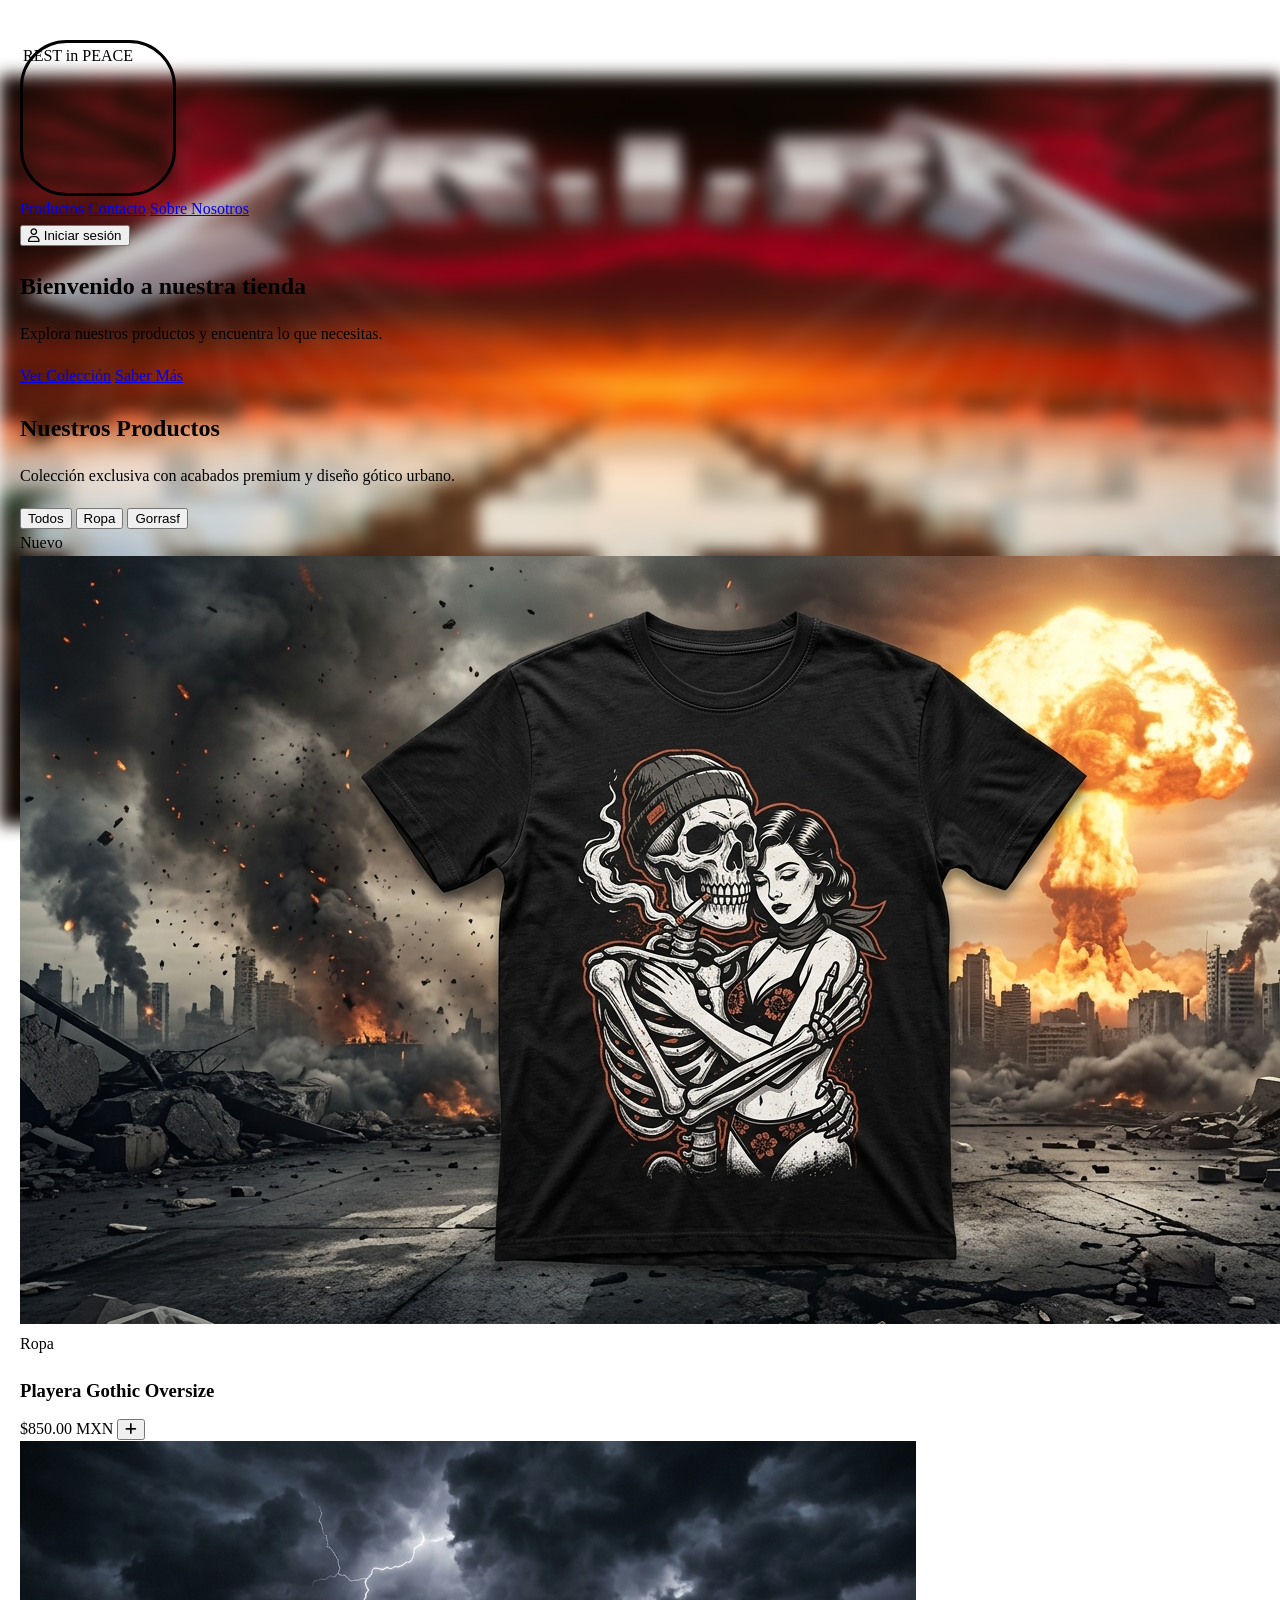
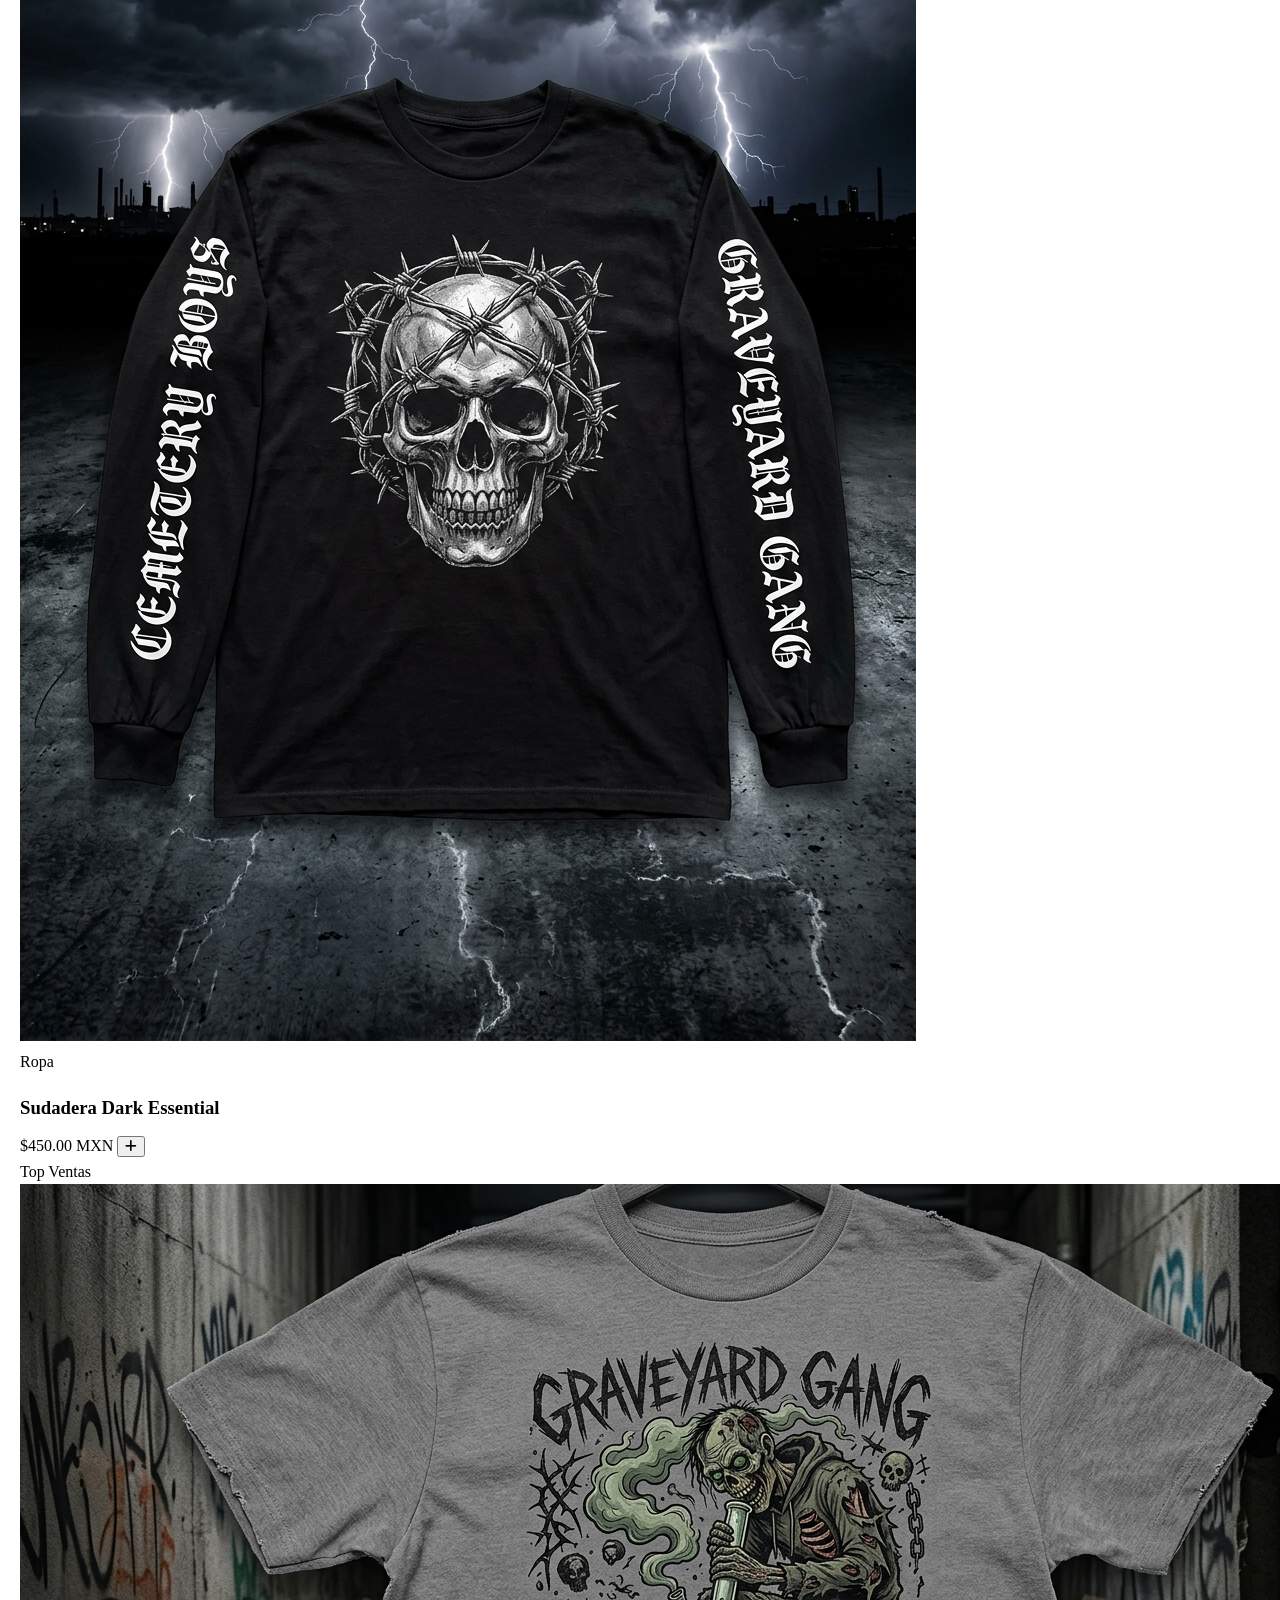
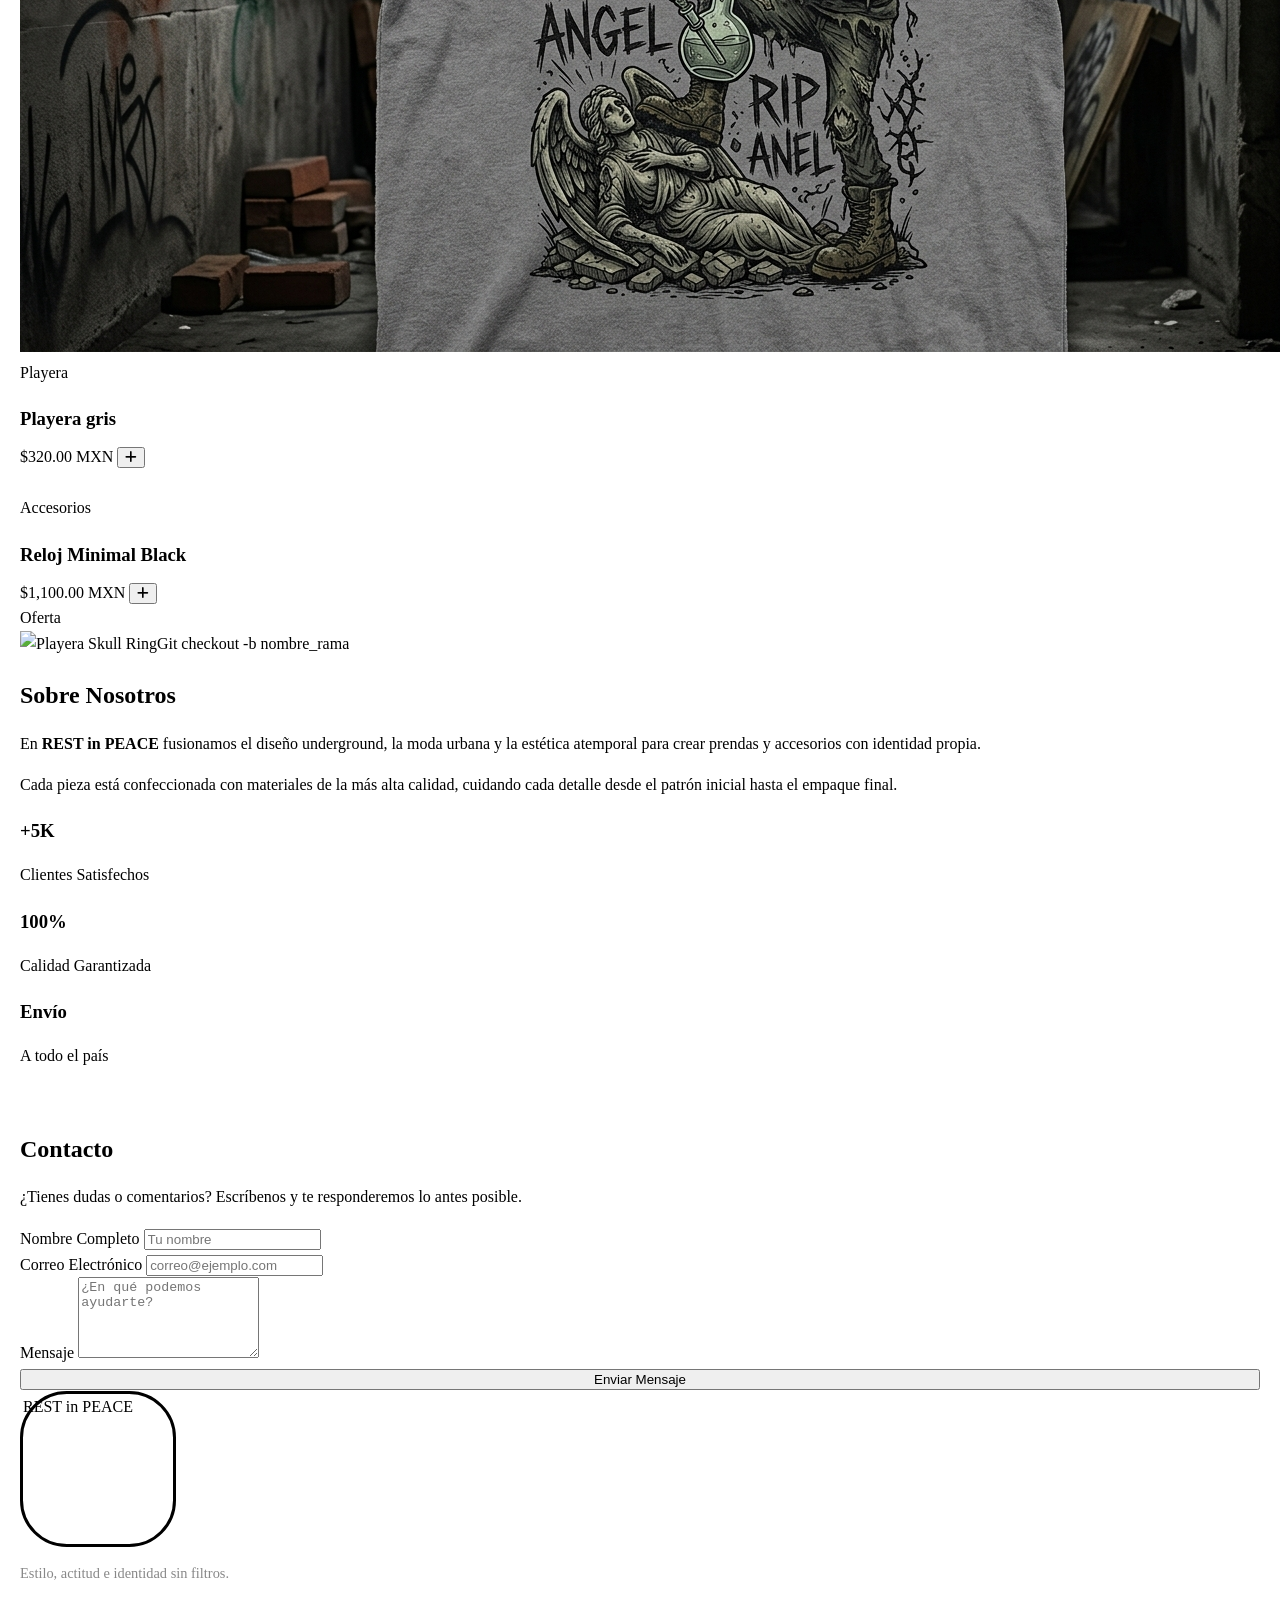
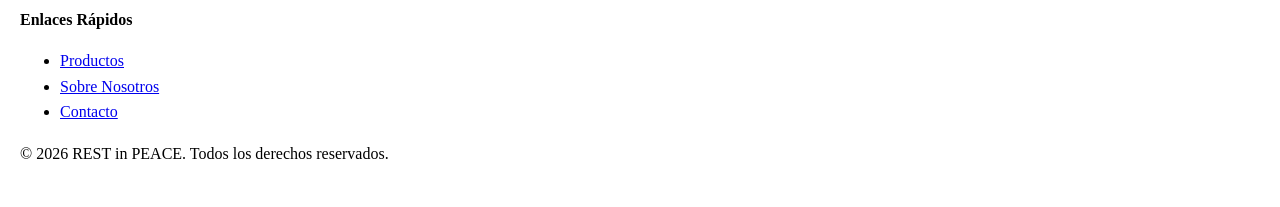
==== commit 77d20fbf: "Change stylesheet link from principal.css to estilo.css" ====
--- a/html/index.html
+++ b/html/index.html
@@ -4,7 +4,7 @@
   <meta charset="UTF-8">
   <meta name="viewport" content="width=device-width, initial-scale=1.0">
   <title>REST in PEACE — Tienda Oficial</title>
-  <link rel="stylesheet" href="/css/principal.css">
+  <link rel="stylesheet" href="/css/estilo.css">
   <!-- FontAwesome Icons -->
   <link rel="stylesheet" href="https://cdnjs.cloudflare.com/ajax/libs/font-awesome/6.4.0/css/all.min.css">
 </head>
--- a/css/estilo.css
+++ b/css/estilo.css
@@ -0,0 +1,149 @@
+body{
+    font-family: 'Grenze Gotisch', 'Old English Text MT',serif;
+    color: black;
+    line-height: 1.6;
+    margin: 0;
+    padding: 40px 20px;
+}
+body::before{
+    content: "";
+    position: fixed;
+    top: 0;
+    left: 0;
+    width: 100%;
+    height: 100%;
+    background-image: url(../imagenes/Background\ RIP.jfif);
+    background-size: 1500px 750px;
+    background-position: center;
+    background-repeat: no-repeat;
+    filter: blur(8px);
+    z-index: -1;
+}
+.tarjeta{
+    max-width: 600px;
+    margin: 0 auto;
+    background-color: #5e020e;
+    color: #ffffff;
+    padding: 30px;
+    border-radius: 12px;
+
+    border: 1px solid rgba(255, 255, 255, 0.02);
+    box-shadow: 0 4px 12px rgba(0, 0,  0, 0.08);
+    padding: 20px;
+
+=======
+    border: 1px solid rgba(255, 255 255, 0.01);
+    box-shadow: 0 4px 12px rgba(0, 0 0, 0.3);
+    
+
+}
+.encabezado{
+    text-align: center;
+    border-bottom: 2px solid #ffffff;
+    padding-bottom: 15px;
+    margin-bottom: 20px;
+}
+.encabezado h1{
+    font-size: 28px;
+    color: #ffffff;
+    margin-bottom: 5px;
+}
+.seccion-bio{
+    text-align: center;
+    margin-bottom: 25px;
+}
+.seccion-bio p{
+    font-size: 15px;
+    color: #ffffff;
+    margin-bottom: 15px;
+}
+.logo{
+    width: 150px;
+    height: 150px;
+    border-radius: 30%;
+    border: 3px solid;
+    object-fit: cover;
+}
+.formulario{
+    text-align: center;
+    margin-bottom: 25px;
+}
+
+
+
+.button{
+    cursor: pointer;
+    font-family: Arial, Helvetica, sans-serif;
+    border-color: none;
+
+    
+}
+  .portada {
+      width: 100%;
+      height: auto;
+      max-height: 500px; /* Ajusta la altura máxima según tus necesidades */
+      object-fit: cover; /* Ajusta la imagen para cubrir el contenedor */
+}
+
+h1, h2, h3, h4, h5, h6 {
+    font-family: 'Grenze Gotisch', 'Old English Text MT',serif;
+    color: #000000;
+    margin-bottom: 10px;
+=======
+}
+.check{
+    cursor: pointer;
+}
+.input_radio_oculto{
+    display: none !important;
+}
+.contenedor_pestanas{
+    display: flex;
+    justify-content: center;
+    gap: 15px;
+    margin-bottom: 20px;
+}
+.btn_tab{
+    background: rgba(0, 0 0, 0.04);
+    color: #ffffff;
+    border: 1px solid #000;
+    padding: 8px 18px;
+    font-family: 'Grenze Gotisch', serif;
+    font-size: 16px;
+    cursor: pointer;
+    border-radius: 6px;
+    transition: all 0.3s ease;
+}
+.formulario{
+    display: none;
+    text-align: center;
+    margin-bottom: 25px;
+}
+#registro:checked~#formulario_registro{
+    display: block;
+}
+/* Aqui esta el error*/
+#login:checked ~ #formulario_login {
+    display: block;
+}
+#registro:checked~.contenedor_pestanas #label_registro,
+#login:checked~.contenedor_pestanas #label_login{
+    background-color: #000000;
+    color: #ffffff;
+    border-color: #ffffff;
+    font-weight: bold;
+}
+.formulario input[type="text"],
+.formulario input[type="email"],
+.formulario input[type="password"]{
+    padding: 6px 10px;
+    border-radius: 4px;
+    border: 1px solid#000;
+    font-family: inherit;
+}
+.opcion_chek{
+    display: inline-flex;
+    align-items: center;
+    gap: 5px;
+
+}
